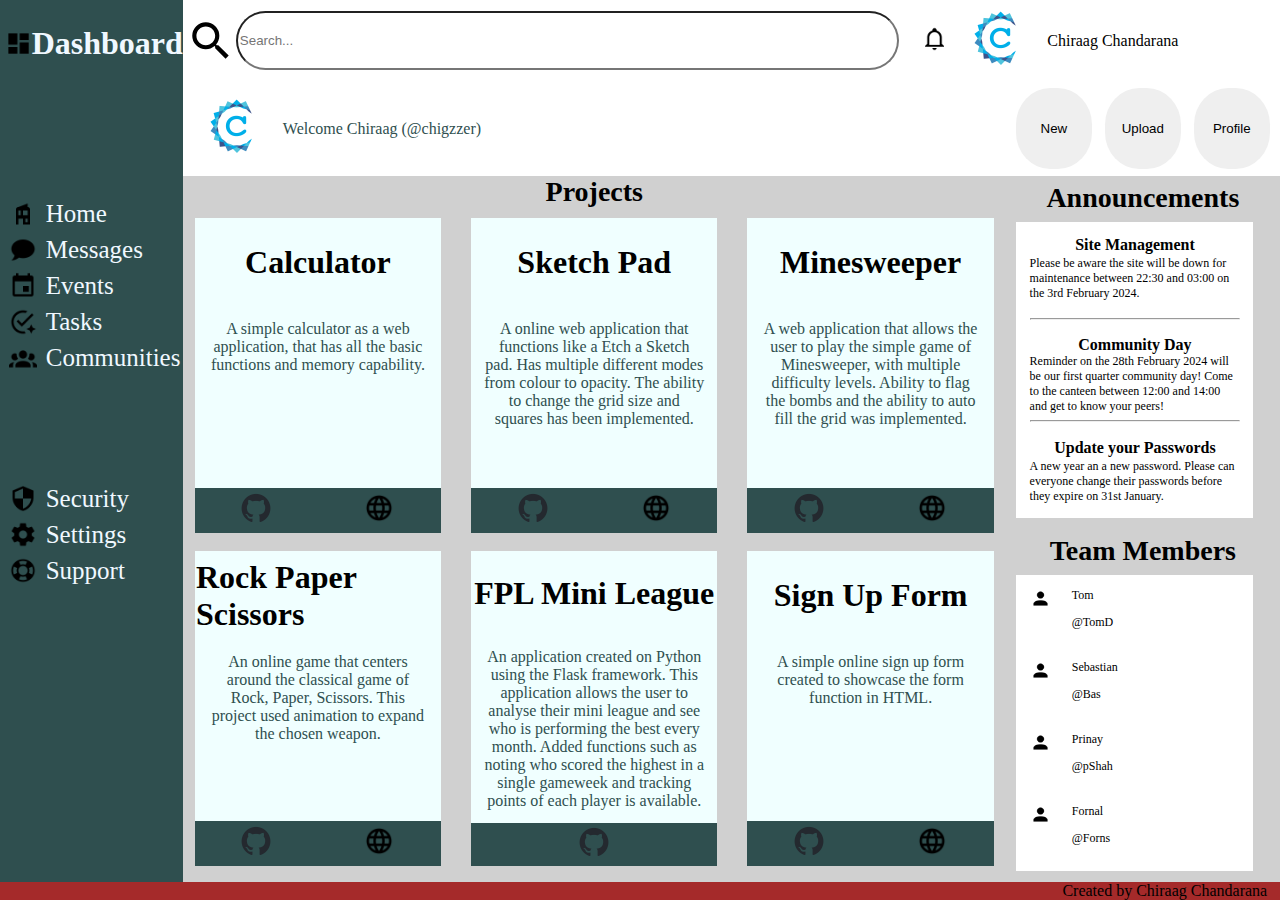
==== index.html @ 30e95126 "Updated layout for titles" ====
<!DOCTYPE html>
<html lang="en">
<head>
    <meta charset="UTF-8">
    <meta name="viewport" content="width=device-width, initial-scale=1.0">
    <title>Dashboard</title>
</head>
<body>
    <link href="style.css" rel="stylesheet">
    <div id="app">
        <div id="header"> 
            <div id="top-header">
                <div id="search-bar">
                    <div id="logo"><img src="images/magnify.svg" alt="search" width="50px"></div>
                    <input type="text" placeholder="Search...">
                </div>
                <div id="profile-section">
                    <div id="noti-bell"><img src="images/bell-outline.png" alt="notification bell"></div>
                    <div id="profile-logo-top"><img src="images/letter_c.png" alt="logo"></div>
                    <div id="profile-name">Chiraag Chandarana</div>
                </div>
            </div>
            <div id="bottom-header">
                <div id="logo">
                    <div id="profile-logo-bottom"><img src="images/letter_c.png" alt="logo"></div>
                    <div>Welcome Chiraag (@chigzzer)</div>
                </div>

                <div id="header-buttons">
                    <button class="project-button">New</button>
                    <button class="project-button">Upload</button>
                    <button class="project-button">Profile</button>
                </div>
            </div>
        </div>
        <div id="sidebar">
            <div id="title"><img class="sidebar-img" src="images/view-dashboard.png" alt="Dashboard logo">Dashboard</div>
            <div id="main-tabs">
                <div class="tab" id="home"><img class="sidebar-img" src="images/home-modern.png" alt="Home">Home</div>
                <div class="tab" id="messages"><img class="sidebar-img" src="images/chat.png" alt="Chat">Messages</div>
                <div class="tab" id="events"><img class="sidebar-img" src="images/calendar.png" alt="Calendar">Events</div>
                <div class="tab" id="Tasks"><img class="sidebar-img" src="images/checkbox-marked-circle-auto-outline.png" alt="Tasks">Tasks</div>
                <div class="tab" id="communities"><img class="sidebar-img" src="images/account-group.png" alt="Community">Communities</div>
            </div>
            <div id="setting-tabs">
                <div class="tab" id="settings"><img class="sidebar-img" src="images/security.png" alt="Security">Security</div>
                <div class="tab" id="settings"><img class="sidebar-img" src="images/cog.png" alt="Settings">Settings</div>
                <div class="tab" id="support"><img class="sidebar-img" src="images/lifebuoy.png " alt="Help">Support</div>
            </div>
        </div>
        <div id="main">
            <div id="projects-area">
                <div class="title">Projects</div>
                <div id="projects">
                    <div class="project">
                        <div class="proj-title">Calculator</div>
                        <div class="proj-desc">
                        <p> A simple calculator as a web application, that has all the basic 
                            functions and memory capability. </p>
                        </div>
                        <div class="proj-links">
                            <div><a href="https://github.com/Chigzzer/calculator" target="_blank"><img src="images/github-mark.png" alt="github project link"></a></div>
                            <div><a href="https://chigzzer.github.io/calculator" target="_blank"><img src="images/web.png" alt="Link to website"></a></div>
                        </div>
                    </div>
                    <div class="project">
                        <div class="proj-title">Sketch Pad</div>
                        <div class="proj-desc">
                            A online web application that functions like a Etch a Sketch pad.
                            Has multiple different modes from colour to opacity. The ability
                            to change the grid size and squares has been implemented. 
                        </div>
                        <div class="proj-links">
                            <div><a href="https://github.com/Chigzzer/Sketch" target="_blank"><img src="images/github-mark.png" alt="github project link"></a></div>
                            <div><a href="https://chigzzer.github.io/Sketch" target="_blank"><img src="images/web.png" alt="Link to website"></a></div>
                        </div>
                    </div>
                    <div class="project">
                        <div class="proj-title">Minesweeper</div>
                        <div class="proj-desc">
                            A web application that allows the user to play the simple game of 
                            Minesweeper, with multiple difficulty levels. Ability to flag the bombs
                            and the ability to auto fill the grid was implemented.  
                        </div>
                        <div class="proj-links">
                            <div><a href="https://github.com/Chigzzer/Minesweeper" target="_blank"><img src="images/github-mark.png" alt="github project link"></a></div>
                            <div><a href="https://chigzzer.github.io/Minesweeper" target="_blank"><img src="images/web.png" alt="Link to website"></a></div>
                        </div>
                    </div>
                    <div class="project">
                        <div class="proj-title">Rock Paper Scissors</div>
                        <div class="proj-desc">
                            An online game that centers around the classical game of Rock, Paper, Scissors. 
                            This project used animation to expand the chosen weapon.
                        </div>
                        <div class="proj-links">
                            <div><a href="https://github.com/Chigzzer/Rock-Paper-Scissors" target="_blank"><img src="images/github-mark.png" alt="github project link"></a></div>
                            <div><a href="https://chigzzer.github.io/Rock-Paper-Scissors" target="_blank"><img src="images/web.png" alt="Link to website"></a></div>
                        </div>
                    </div>
                    <div class="project">
                        <div class="proj-title">FPL Mini League</div>
                        <div class="proj-desc">
                            An application created on Python using the Flask framework. This application allows
                            the user to analyse their mini league and see who is performing the best every month.
                            Added functions such as noting who scored the highest in a single gameweek and tracking points
                            of each player is available.  
                        </div>
                        <div class="proj-links">
                            <div><a href="https://github.com/Chigzzer/FPL-mini-league" target="_blank"><img src="images/github-mark.png" alt="github project link"/></a></div>
                        </div>
                    </div>
                    <div class="project">
                        <div class="proj-title">Sign Up Form</div>
                        <div class="proj-desc">
                            <p>A simple online sign up form created to showcase the form function in HTML. </p>
                        </div>
                        <div class="proj-links">
                            <div><a href="https://github.com/Chigzzer/Sign-Up-Form" target="_blank"><img src="images/github-mark.png" alt="github project link"></a></div>
                            <div><a href="https://chigzzer.github.io/Sign-Up-Form" target="_blank"><img src="images/web.png" alt="Link to website"></a></div>
                        </div>
                    </div>
                </div>
            </div>
            <div id="info">
                <div class="out-card" id="announcements">
                    <div class="title">Announcements</div>
                    <div class="inner-card">
                        <div class="announcement" id="announcement1">
                            <div class="ann-title">Site Management</div>
                            <div class="ann-text">Please be aware the site will be down for maintenance between 22:30 and 03:00 on the 3rd February 2024.</div>
                        </div>
                        <hr>
                        <div id="announcement2" class="announcement">
                            <div class="ann-title">Community Day</div>
                            <div class="ann-text">Reminder on the 28th February 2024 will be our first quarter community day! Come to the canteen between 12:00 and 14:00 and get to know your peers!</div>
                        </div>
                        <hr>
                        <div id="announcement3" class="announcement">
                            <div class="ann-title">Update your Passwords</div>
                            <div class="ann-text">A new year an a new password. Please can everyone change their passwords before they expire on 31st January. </div>
                        </div>
                    </div>
                </div>
                <div class="out-card" id="team">
                    <div class="title">Team Members</div>
                    <div class="inner-card">
                        <div class="users">
                            <div class="user-logo"><img src="images/account.png" alt="User logo"></div>
                            <div class="username">
                                <div class="user">Tom</div>
                                <div class="user-id">@TomD</div>
                            </div>
                        </div>
                        <div class="users">
                            <div class="user-logo"><img src="images/account.png" alt="User logo"></div>
                            <div class="username">
                                <div class="user">Sebastian</div>
                                <div class="user-id">@Bas</div>
                            </div>
                        </div>
                        <div class="users">
                            <div class="user-logo"><img src="images/account.png" alt="User logo"></div>
                            <div class="username">
                                <div class="user">Prinay</div>
                                <div class="user-id">@pShah</div>
                            </div>
                        </div>
                        <div class="users">
                            <div class="user-logo"><img src="images/account.png" alt="User logo"></div>
                            <div class="username">
                                <div class="user">Fornal</div>
                                <div class="user-id">@Forns</div>
                            </div>
                        </div>
                    </div>
                </div>
            </div>

        </div>
        <div id="footer">Created by Chiraag Chandarana</div>
    </div>
    <script src="script.js"></script>
</body>
</html>
---- style.css ----
*{
    padding: 0;
    margin: 0;
    --main-bg-colour: rgba(100,100,100, 0.3);
}

#app{
    display: grid;
    grid-template-columns: 1fr 6fr;
    grid-template-rows: 1fr 4fr auto;
    grid-template-areas: 
    "sidebar header"
    "sidebar main"
    "footer footer";
    width: 100vw;
    height: 100vh;
    border: 0px solid rgba(126, 125, 125, 0.397);
}

#sidebar{
    grid-area: sidebar;
    background-color: darkslategray;
    display: grid;
    grid-template-columns: 1fr;
    grid-template-rows: 0.88fr 4fr 4fr;
    grid-template-areas: 
    "logo"
    "main-tabs"
    "setting-tabs";
    width: 100%;
    justify-content: center;
    color: aliceblue;
}


#title{
    grid-area: logo;
    font-size: 2em;
    padding-left: 5px;
    font-weight: 800;
    align-items: center;
    display: flex;
}

#main-tabs{
    grid-area: main-tabs;
    display: flex;
    flex-direction: column;
    justify-content: center;
    align-items: flex-start ;
    padding-left: 5%;
    gap: 2%;
    width: 100%;
}

#setting-tabs{
    grid-area: setting-tabs;
    display: flex;
    flex-direction: column;
    justify-content: flex-start;
    align-items: flex-start;
    padding-left: 5%;
    padding-top: 0%;
    gap: 2%;
    width: 100%;
}

.tab{
    font-size: 25px;
    display: flex;
    align-items: center;
    justify-content:flex-start;
    border: 0px solid yellow;
    width: 100%;
    margin-left: 0%;
    gap: 5%;
}

.sidebar-img{
    width: 15%;
}

#header{
    grid-area: header;
    background-color: white;
    display: grid;
    grid-template-rows: 0.5fr 1fr;
    grid-template-columns: 1fr;
    grid-template-areas: 
    "top-half"
    "bottom-half";
}

#top-header{
    grid-area: top-half;
    display: grid;
    grid-template-columns: 2fr 1fr;
    padding: 1px;
    gap: 25px;  
    align-items: center;
}

#search-bar{
    border: 0px solid red;
    width: 100%;
    display: flex;
    margin: 2px;
    height: 75%;
}

#top-header input{
    border-radius: 30px;
    padding: 2px;
    width: 100%;
}

#profile-section{
    display: flex;
    align-items: center;
}

#profile-section img{
    width: 25px;
}

#profile-logo-top img{
    width: 100px;
}

#bottom-header{
    grid-area: bottom-half;
    border: 0px solid red;
    color: darkslategray;
    display: grid;
    align-items: center;
    grid-template-columns: 3fr 1fr;
    width: 100%;
}

#bottom-header  img{
    width:100px ;
}

#logo{
    display: flex;
    align-items: center;
}

#header-buttons{
    display: flex;
    gap: 5%;
    align-items: center;
    padding: 10px;
    height: 100%;
    border: 0px solid green;
}

.project-button{
    border-radius: 45%;
    border: 0px solid red;
    width: 30%;
    height: 85%;
    padding: 0px;
}

#main{
    grid-area: main;
    background-color: var(--main-bg-colour);
    display: grid;
    grid-template-columns: 3fr 1fr;
    border: 0px solid lime;
    padding: 0;
}

#projects-area{
    display: grid;
    grid-template-rows: auto 10fr;
}

#projects{
    display: flex;
    flex-wrap: wrap;
    justify-content: space-around;
    gap: 1%;
    row-gap: 3%;
    padding: 1px;
    align-items: center;
    height: 90%;
}

.project{
    width: 30%;
    height: 35vh;
    display: grid;
    grid-template-rows: 2fr 4fr 1fr;    
    background-color: azure;
}

.proj-title{
    display: flex;
    justify-content: center;
    align-items: center;
    padding: 0.5%;
    font-size: 2em;
    font-weight: 700;
}

.proj-desc{
    padding: 5%;    
    color: darkslategray;
    font-size: 1em;
    text-align: center;
    border: 0px solid red;
}

.proj-links{
    background-color: darkslategray;
    display: flex;
    justify-content: space-around;
    align-items: center;
}

.proj-links img{
    width: 30px;
}

#info{
    display: grid;
    grid-template-rows: 1fr 1fr;
}

.title{
    font-weight: 800;
    font-size: 28px;
    text-align: center;
    margin-bottom: 1%;
}

.out-card{
    display: flex;
    flex-direction: column;
    padding: 2%;
}

.inner-card{
    width: 80%;
    display: flex;
    flex-direction: column;
    justify-content: space-between;
    height: 100%;
    width: 80%;
    font-size: 12px;
    border: 0px solid red;
    padding: 5% 5%;
    margin: 2%;
    background-color: white;
}

.announcement{
    display: flex;
    flex-direction: column;
    justify-content: space-evenly;
    border: 0pc solid red;
    height: 25%;
}

.ann-title{
    font-weight: 800;
    font-size: 16px;
    text-align: center;
}

.users{
    display: grid;
    grid-template-columns: 1fr 4fr;
    height: 20%;
}

.user-logo{
    border: 0px solid red;
}

.user-logo img{
    width: 50%;
    border: 0px solid blue;
}

.username{
    display: grid;
    grid-template-rows: 1fr 1fr ;
}

#footer{
    grid-area: footer;
    background-color: brown;
    display: flex;
    justify-content: flex-end;
    padding-right: 1%;
}
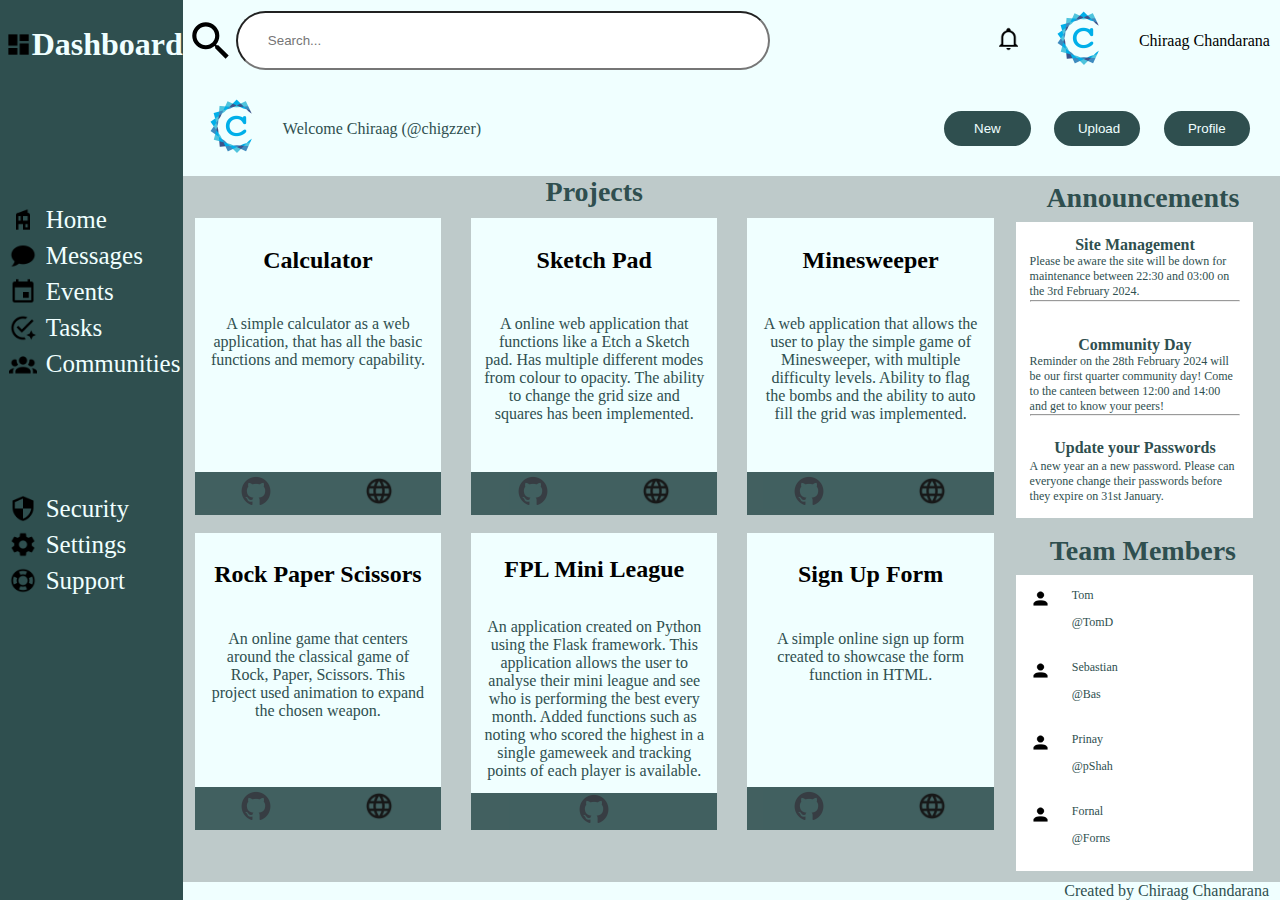
==== commit 132b66c5: "ADded transformations" ====
--- a/index.html
+++ b/index.html
@@ -126,16 +126,16 @@
                 <div class="out-card" id="announcements">
                     <div class="title">Announcements</div>
                     <div class="inner-card">
-                        <div class="announcement" id="announcement1">
+                        <div id="announcement1" class="announcement">
                             <div class="ann-title">Site Management</div>
                             <div class="ann-text">Please be aware the site will be down for maintenance between 22:30 and 03:00 on the 3rd February 2024.</div>
+                            <hr>
                         </div>
-                        <hr>
                         <div id="announcement2" class="announcement">
                             <div class="ann-title">Community Day</div>
                             <div class="ann-text">Reminder on the 28th February 2024 will be our first quarter community day! Come to the canteen between 12:00 and 14:00 and get to know your peers!</div>
+                            <hr>
                         </div>
-                        <hr>
                         <div id="announcement3" class="announcement">
                             <div class="ann-title">Update your Passwords</div>
                             <div class="ann-text">A new year an a new password. Please can everyone change their passwords before they expire on 31st January. </div>
--- a/style.css
+++ b/style.css
@@ -1,7 +1,13 @@
 *{
     padding: 0;
     margin: 0;
-    --main-bg-colour: rgba(100,100,100, 0.3);
+    --main-bg-colour: rgba(40,79,79, 0.3);
+    --second-bg-colour: azure;
+    --third-colour: darkslategrey;
+}
+
+a:hover img{
+    transform: scale(1.5);
 }
 
 #app{
@@ -11,7 +17,7 @@
     grid-template-areas: 
     "sidebar header"
     "sidebar main"
-    "footer footer";
+    "sidebar footer";
     width: 100vw;
     height: 100vh;
     border: 0px solid rgba(126, 125, 125, 0.397);
@@ -19,7 +25,7 @@
 
 #sidebar{
     grid-area: sidebar;
-    background-color: darkslategray;
+    background-color: var(--third-colour);
     display: grid;
     grid-template-columns: 1fr;
     grid-template-rows: 0.88fr 4fr 4fr;
@@ -29,7 +35,7 @@
     "setting-tabs";
     width: 100%;
     justify-content: center;
-    color: aliceblue;
+    color: var(--second-bg-colour);
 }
 
 
@@ -82,7 +88,7 @@
 
 #header{
     grid-area: header;
-    background-color: white;
+    background-color: var(--second-bg-colour);
     display: grid;
     grid-template-rows: 0.5fr 1fr;
     grid-template-columns: 1fr;
@@ -96,7 +102,7 @@
     display: grid;
     grid-template-columns: 2fr 1fr;
     padding: 1px;
-    gap: 25px;  
+    gap: 20%;  
     align-items: center;
 }
 
@@ -110,13 +116,14 @@
 
 #top-header input{
     border-radius: 30px;
-    padding: 2px;
+    padding: 5px 30px;
     width: 100%;
 }
 
 #profile-section{
     display: flex;
     align-items: center;
+    justify-content: space-evenly;
 }
 
 #profile-section img{
@@ -130,10 +137,10 @@
 #bottom-header{
     grid-area: bottom-half;
     border: 0px solid red;
-    color: darkslategray;
-    display: grid;
-    align-items: center;
-    grid-template-columns: 3fr 1fr;
+    color: var(--third-colour);
+    display: grid;
+    align-items: center;
+    grid-template-columns: 2fr 1fr;
     width: 100%;
 }
 
@@ -148,19 +155,27 @@
 
 #header-buttons{
     display: flex;
-    gap: 5%;
-    align-items: center;
+    gap: 1%;
+    align-items: center;
+    justify-content: space-evenly;
     padding: 10px;
     height: 100%;
     border: 0px solid green;
 }
 
 .project-button{
-    border-radius: 45%;
-    border: 0px solid red;
-    width: 30%;
-    height: 85%;
-    padding: 0px;
+    border-radius: 25px;
+    border: 0px solid red;
+    background-color: var(--third-colour);
+    color: var(--second-bg-colour);
+    width: 25%;
+    padding: 10px 24px;
+}
+
+.project-button:hover{
+    background-color: var(--second-bg-colour);
+    border: 2px solid var(--third-colour);
+    color: var(--third-colour);
 }
 
 #main{
@@ -188,33 +203,45 @@
     height: 90%;
 }
 
+.project:hover{
+    border: 0px solid var(--third-colour);
+}
+
+.project:hover .proj-title{
+    color: var(--third-colour);
+    font-weight: 900;
+    transform: scale(1.5);
+}
+
 .project{
     width: 30%;
-    height: 35vh;
+    height: 33vh;
     display: grid;
     grid-template-rows: 2fr 4fr 1fr;    
-    background-color: azure;
+    background-color: var(--second-bg-colour);
 }
 
 .proj-title{
     display: flex;
     justify-content: center;
     align-items: center;
+    flex-wrap: wrap;
     padding: 0.5%;
-    font-size: 2em;
+    font-size: 1.5em;
     font-weight: 700;
 }
 
 .proj-desc{
     padding: 5%;    
-    color: darkslategray;
+    color: var(--third-colour);
     font-size: 1em;
     text-align: center;
     border: 0px solid red;
 }
 
 .proj-links{
-    background-color: darkslategray;
+    background-color: var(--third-colour);
+    opacity: 90%;
     display: flex;
     justify-content: space-around;
     align-items: center;
@@ -227,9 +254,11 @@
 #info{
     display: grid;
     grid-template-rows: 1fr 1fr;
+    color: var(--third-colour);
 }
 
 .title{
+    color: var(--third-colour);
     font-weight: 800;
     font-size: 28px;
     text-align: center;
@@ -262,6 +291,7 @@
     justify-content: space-evenly;
     border: 0pc solid red;
     height: 25%;
+    
 }
 
 .ann-title{
@@ -292,8 +322,9 @@
 
 #footer{
     grid-area: footer;
-    background-color: brown;
+    background-color: var(--second-bg-colour);
     display: flex;
     justify-content: flex-end;
     padding-right: 1%;
+    color: var(--third-colour);
 }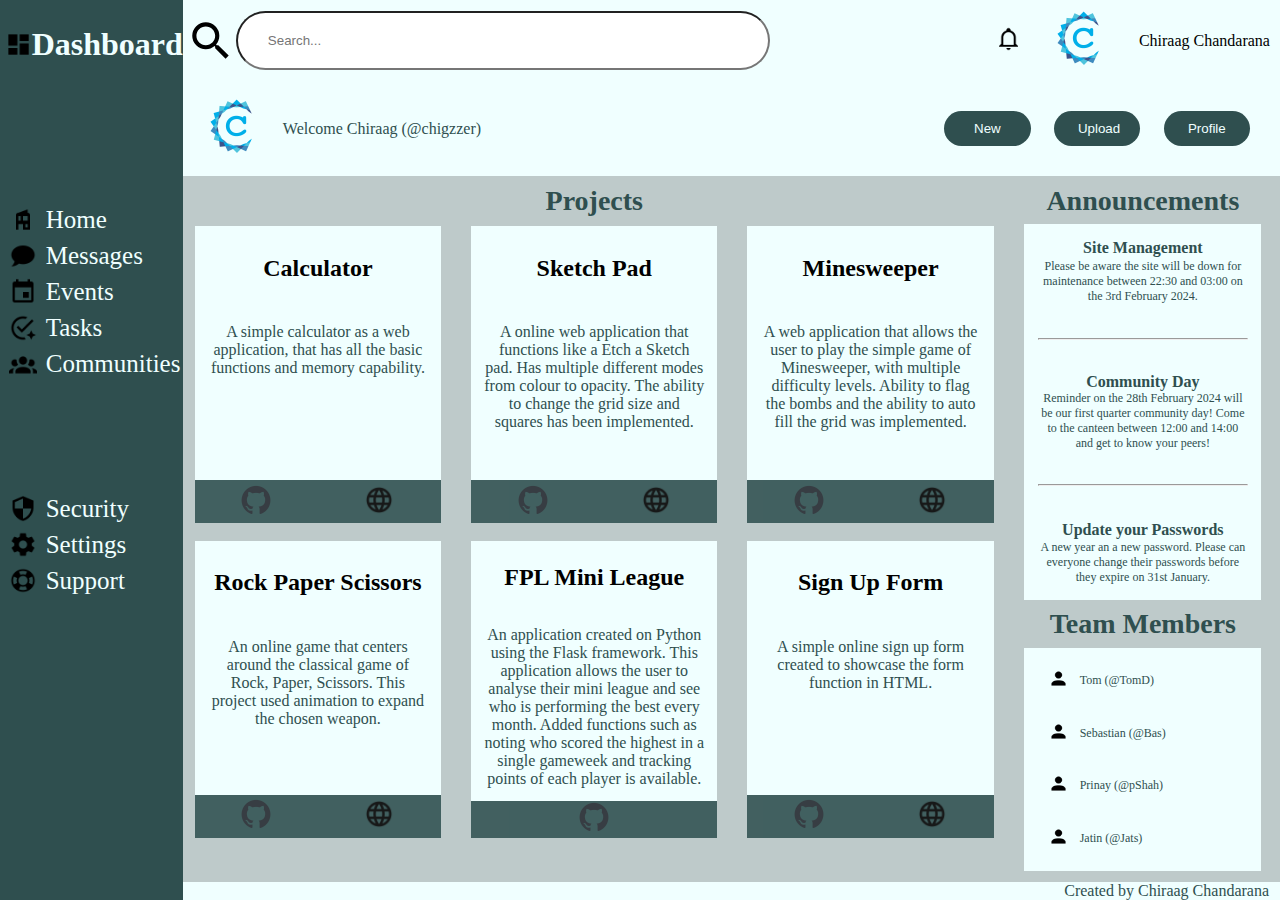
==== commit a6b6ae02: "Updated info seciton" ====
--- a/index.html
+++ b/index.html
@@ -129,13 +129,13 @@
                         <div id="announcement1" class="announcement">
                             <div class="ann-title">Site Management</div>
                             <div class="ann-text">Please be aware the site will be down for maintenance between 22:30 and 03:00 on the 3rd February 2024.</div>
-                            <hr>
                         </div>
+                        <div class="announcement"><hr></div>
                         <div id="announcement2" class="announcement">
                             <div class="ann-title">Community Day</div>
                             <div class="ann-text">Reminder on the 28th February 2024 will be our first quarter community day! Come to the canteen between 12:00 and 14:00 and get to know your peers!</div>
-                            <hr>
                         </div>
+                        <div class="announcement"><hr></div>
                         <div id="announcement3" class="announcement">
                             <div class="ann-title">Update your Passwords</div>
                             <div class="ann-text">A new year an a new password. Please can everyone change their passwords before they expire on 31st January. </div>
@@ -147,31 +147,19 @@
                     <div class="inner-card">
                         <div class="users">
                             <div class="user-logo"><img src="images/account.png" alt="User logo"></div>
-                            <div class="username">
-                                <div class="user">Tom</div>
-                                <div class="user-id">@TomD</div>
-                            </div>
+                            <div class="user">Tom (@TomD)</div>
                         </div>
                         <div class="users">
                             <div class="user-logo"><img src="images/account.png" alt="User logo"></div>
-                            <div class="username">
-                                <div class="user">Sebastian</div>
-                                <div class="user-id">@Bas</div>
-                            </div>
+                            <div class="user">Sebastian (@Bas)</div>
                         </div>
                         <div class="users">
                             <div class="user-logo"><img src="images/account.png" alt="User logo"></div>
-                            <div class="username">
-                                <div class="user">Prinay</div>
-                                <div class="user-id">@pShah</div>
-                            </div>
+                            <div class="user">Prinay (@pShah)</div>
                         </div>
                         <div class="users">
                             <div class="user-logo"><img src="images/account.png" alt="User logo"></div>
-                            <div class="username">
-                                <div class="user">Fornal</div>
-                                <div class="user-id">@Forns</div>
-                            </div>
+                            <div class="user">Jatin (@Jats)</div>
                         </div>
                     </div>
                 </div>
--- a/style.css
+++ b/style.css
@@ -7,7 +7,7 @@
 }
 
 a:hover img{
-    transform: scale(1.5);
+    transform: scale(1.1);
 }
 
 #app{
@@ -210,7 +210,7 @@
 .project:hover .proj-title{
     color: var(--third-colour);
     font-weight: 900;
-    transform: scale(1.5);
+    transform: scale(1.2);
 }
 
 .project{
@@ -253,22 +253,32 @@
 
 #info{
     display: grid;
-    grid-template-rows: 1fr 1fr;
-    color: var(--third-colour);
+    grid-template-rows: 1.5fr 1fr;
+    color: var(--third-colour);
+    text-align: center;
 }
 
 .title{
     color: var(--third-colour);
-    font-weight: 800;
+    font-weight: 600;
     font-size: 28px;
     text-align: center;
     margin-bottom: 1%;
+    margin-top: 1%;
+}
+
+#announcements{
+    height: 100%;
+    border: 0px solid yellow
 }
 
 .out-card{
     display: flex;
     flex-direction: column;
     padding: 2%;
+    align-items: center;
+    border: 0px solid green;
+    justify-content: flex-start;
 }
 
 .inner-card{
@@ -282,14 +292,15 @@
     border: 0px solid red;
     padding: 5% 5%;
     margin: 2%;
-    background-color: white;
+    background-color: var(--second-bg-colour);
+    text-align: center;
 }
 
 .announcement{
     display: flex;
     flex-direction: column;
     justify-content: space-evenly;
-    border: 0pc solid red;
+    border: 0px solid red;
     height: 25%;
     
 }
@@ -304,6 +315,8 @@
     display: grid;
     grid-template-columns: 1fr 4fr;
     height: 20%;
+    border: 0px solid red;
+    align-items: center ;
 }
 
 .user-logo{
@@ -315,9 +328,8 @@
     border: 0px solid blue;
 }
 
-.username{
-    display: grid;
-    grid-template-rows: 1fr 1fr ;
+.user{
+    justify-self: flex-start;
 }
 
 #footer{
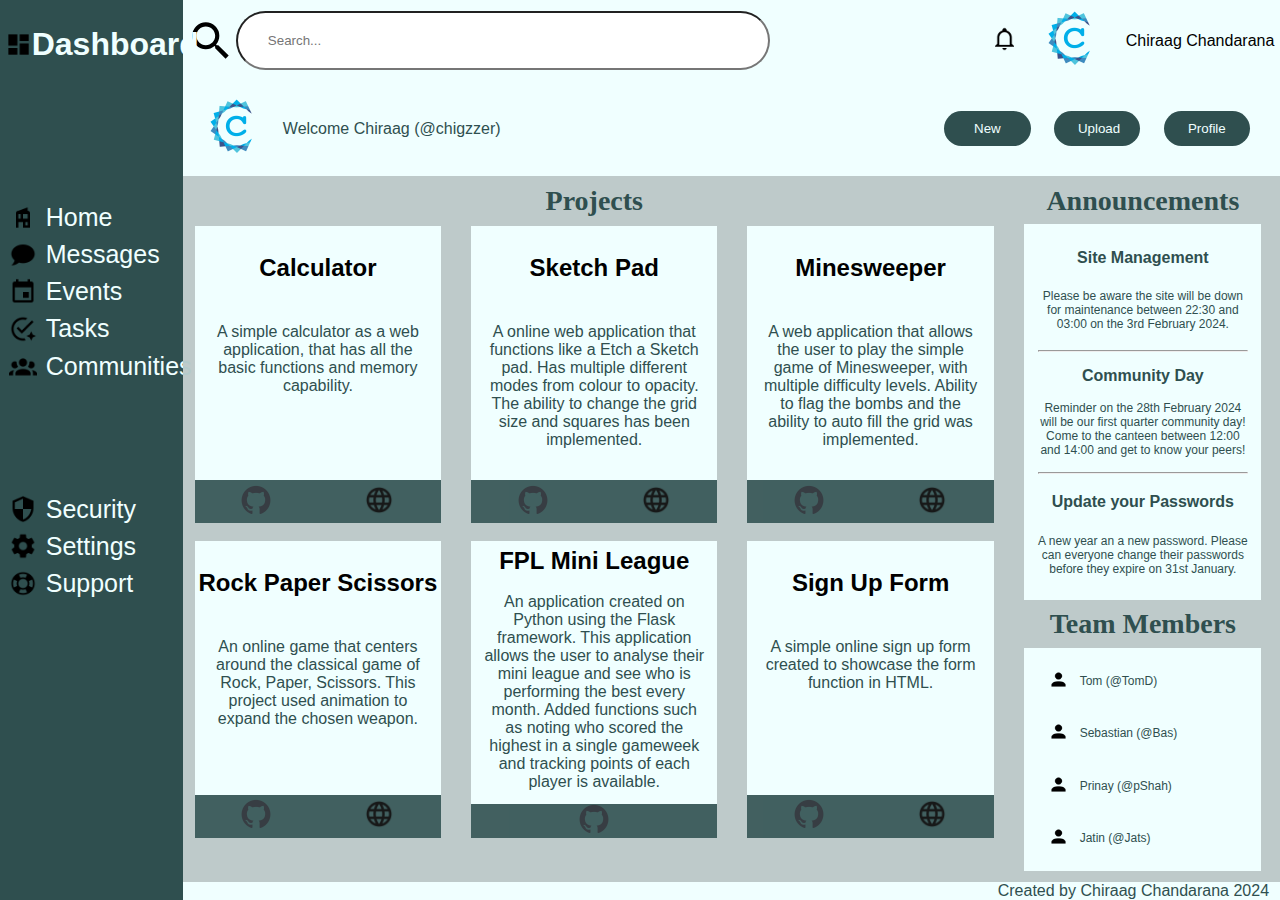
==== commit 1c036fa8: "Updated font and layout of info" ====
--- a/index.html
+++ b/index.html
@@ -130,12 +130,12 @@
                             <div class="ann-title">Site Management</div>
                             <div class="ann-text">Please be aware the site will be down for maintenance between 22:30 and 03:00 on the 3rd February 2024.</div>
                         </div>
-                        <div class="announcement"><hr></div>
+                        <div class="announcement-line"><hr></div>
                         <div id="announcement2" class="announcement">
                             <div class="ann-title">Community Day</div>
                             <div class="ann-text">Reminder on the 28th February 2024 will be our first quarter community day! Come to the canteen between 12:00 and 14:00 and get to know your peers!</div>
                         </div>
-                        <div class="announcement"><hr></div>
+                        <div class="announcement-line"><hr></div>
                         <div id="announcement3" class="announcement">
                             <div class="ann-title">Update your Passwords</div>
                             <div class="ann-text">A new year an a new password. Please can everyone change their passwords before they expire on 31st January. </div>
@@ -166,7 +166,7 @@
             </div>
 
         </div>
-        <div id="footer">Created by Chiraag Chandarana</div>
+        <div id="footer">Created by Chiraag Chandarana 2024</div>
     </div>
     <script src="script.js"></script>
 </body>
--- a/style.css
+++ b/style.css
@@ -4,6 +4,10 @@
     --main-bg-colour: rgba(40,79,79, 0.3);
     --second-bg-colour: azure;
     --third-colour: darkslategrey;
+}
+
+body{
+    font-family:'Franklin Gothic Medium', 'Arial Narrow', Arial, sans-serif
 }
 
 a:hover img{
@@ -46,6 +50,7 @@
     font-weight: 800;
     align-items: center;
     display: flex;
+    
 }
 
 #main-tabs{
@@ -265,6 +270,7 @@
     text-align: center;
     margin-bottom: 1%;
     margin-top: 1%;
+    font-family: cursive;
 }
 
 #announcements{
@@ -299,9 +305,11 @@
 .announcement{
     display: flex;
     flex-direction: column;
-    justify-content: space-evenly;
-    border: 0px solid red;
-    height: 25%;
+    justify-content: space-around;
+    border: 0px solid red;
+    height: 30%;
+    
+
     
 }
 
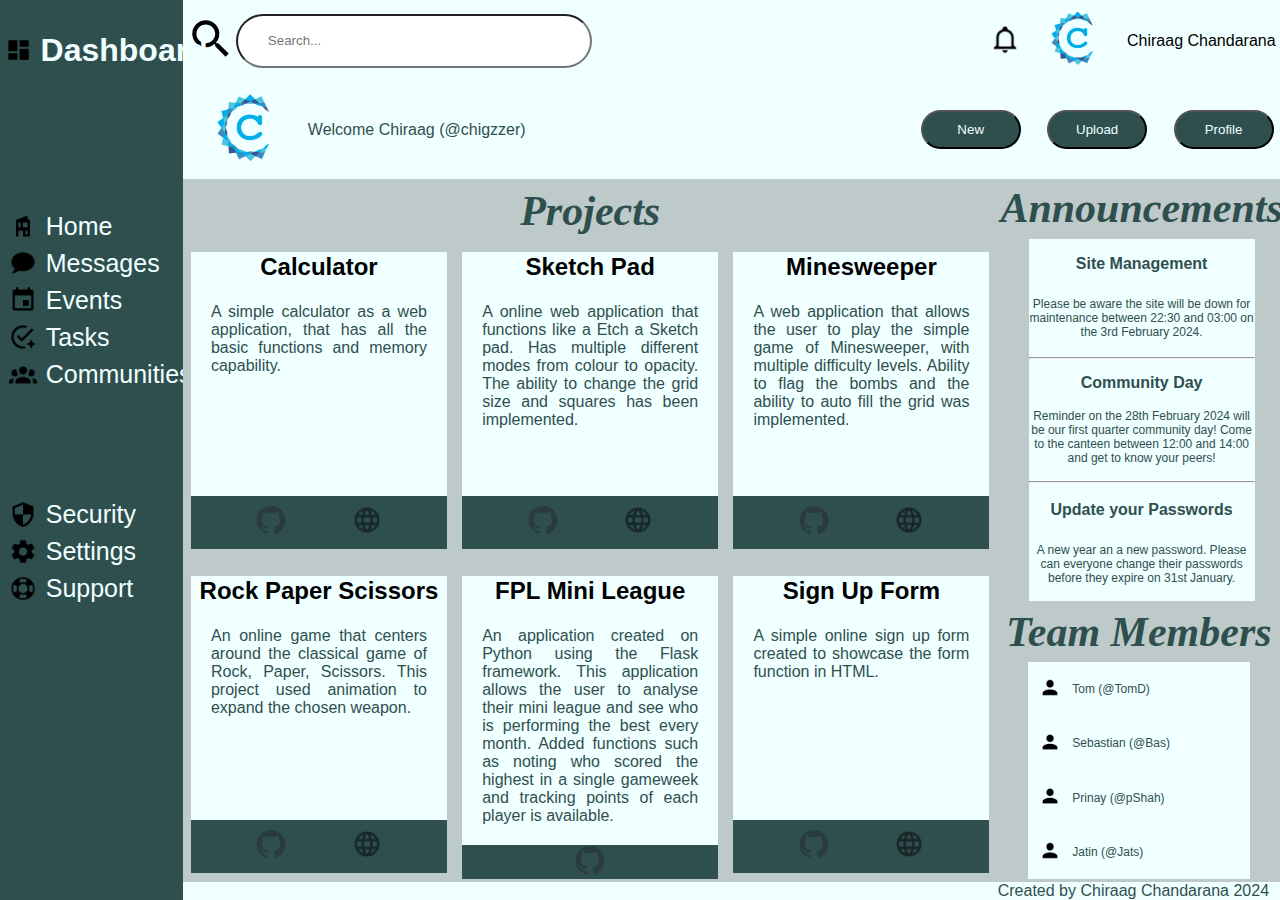
==== commit 5ac28c88: "Improved CSS" ====
--- a/index.html
+++ b/index.html
@@ -11,7 +11,7 @@
         <div id="header"> 
             <div id="top-header">
                 <div id="search-bar">
-                    <div id="logo"><img src="images/magnify.svg" alt="search" width="50px"></div>
+                    <div id="search-logo"><img src="images/magnify.svg" alt="search" width="50px"></div>
                     <input type="text" placeholder="Search...">
                 </div>
                 <div id="profile-section">
@@ -34,7 +34,7 @@
             </div>
         </div>
         <div id="sidebar">
-            <div id="title"><img class="sidebar-img" src="images/view-dashboard.png" alt="Dashboard logo">Dashboard</div>
+            <div id="dashboard-logo"><img class="sidebar-img" src="images/view-dashboard.png" alt="Dashboard logo">Dashboard</div>
             <div id="main-tabs">
                 <div class="tab" id="home"><img class="sidebar-img" src="images/home-modern.png" alt="Home">Home</div>
                 <div class="tab" id="messages"><img class="sidebar-img" src="images/chat.png" alt="Chat">Messages</div>
@@ -55,8 +55,8 @@
                     <div class="project">
                         <div class="proj-title">Calculator</div>
                         <div class="proj-desc">
-                        <p> A simple calculator as a web application, that has all the basic 
-                            functions and memory capability. </p>
+                             A simple calculator as a web application, that has all the basic 
+                            functions and memory capability.
                         </div>
                         <div class="proj-links">
                             <div><a href="https://github.com/Chigzzer/calculator" target="_blank"><img src="images/github-mark.png" alt="github project link"></a></div>
--- a/style.css
+++ b/style.css
@@ -8,10 +8,6 @@
 
 body{
     font-family:'Franklin Gothic Medium', 'Arial Narrow', Arial, sans-serif
-}
-
-a:hover img{
-    transform: scale(1.1);
 }
 
 #app{
@@ -24,7 +20,6 @@
     "sidebar footer";
     width: 100vw;
     height: 100vh;
-    border: 0px solid rgba(126, 125, 125, 0.397);
 }
 
 #sidebar{
@@ -32,7 +27,7 @@
     background-color: var(--third-colour);
     display: grid;
     grid-template-columns: 1fr;
-    grid-template-rows: 0.88fr 4fr 4fr;
+    grid-template-rows: 1fr 4fr 4fr;
     grid-template-areas: 
     "logo"
     "main-tabs"
@@ -42,15 +37,15 @@
     color: var(--second-bg-colour);
 }
 
-
-#title{
+#dashboard-logo{
     grid-area: logo;
     font-size: 2em;
     padding-left: 5px;
     font-weight: 800;
-    align-items: center;
-    display: flex;
-    
+    display: flex;
+    align-items: center;
+    justify-content: flex-start;
+    gap: min(20px,5%);
 }
 
 #main-tabs{
@@ -81,7 +76,6 @@
     display: flex;
     align-items: center;
     justify-content:flex-start;
-    border: 0px solid yellow;
     width: 100%;
     margin-left: 0%;
     gap: 5%;
@@ -112,17 +106,16 @@
 }
 
 #search-bar{
-    border: 0px solid red;
     width: 100%;
     display: flex;
     margin: 2px;
-    height: 75%;
+    height: auto;
 }
 
 #top-header input{
     border-radius: 30px;
     padding: 5px 30px;
-    width: 100%;
+    width: 50%;
 }
 
 #profile-section{
@@ -132,7 +125,7 @@
 }
 
 #profile-section img{
-    width: 25px;
+    width: 30px;
 }
 
 #profile-logo-top img{
@@ -141,7 +134,6 @@
 
 #bottom-header{
     grid-area: bottom-half;
-    border: 0px solid red;
     color: var(--third-colour);
     display: grid;
     align-items: center;
@@ -150,7 +142,7 @@
 }
 
 #bottom-header  img{
-    width:100px ;
+    width:125px;
 }
 
 #logo{
@@ -160,21 +152,18 @@
 
 #header-buttons{
     display: flex;
-    gap: 1%;
+    gap: 20px;
     align-items: center;
     justify-content: space-evenly;
-    padding: 10px;
     height: 100%;
-    border: 0px solid green;
 }
 
 .project-button{
     border-radius: 25px;
-    border: 0px solid red;
     background-color: var(--third-colour);
     color: var(--second-bg-colour);
-    width: 25%;
-    padding: 10px 24px;
+    width: 100px;
+    padding: 10px 25px;
 }
 
 .project-button:hover{
@@ -188,41 +177,50 @@
     background-color: var(--main-bg-colour);
     display: grid;
     grid-template-columns: 3fr 1fr;
-    border: 0px solid lime;
-    padding: 0;
+    overflow: auto;
+}
+
+.title{
+    color: var(--third-colour);
+    font-weight: 900;
+    font-size: 42px;
+    text-align: center;
+    margin-bottom: 1%;
+    margin-top: 1%;
+    font-family: cursive;
+    font-style: oblique ;
 }
 
 #projects-area{
     display: grid;
-    grid-template-rows: auto 10fr;
+    grid-template-rows: auto 1fr;
 }
 
 #projects{
     display: flex;
     flex-wrap: wrap;
     justify-content: space-around;
-    gap: 1%;
-    row-gap: 3%;
-    padding: 1px;
-    align-items: center;
-    height: 90%;
+    row-gap: 10px;
+    padding: 0.5px;
+    align-items: center;
+    max-width: 100%;
 }
 
 .project:hover{
-    border: 0px solid var(--third-colour);
+    border: 2px solid var(--third-colour);
 }
 
 .project:hover .proj-title{
     color: var(--third-colour);
-    font-weight: 900;
+    font-weight: 2000;
     transform: scale(1.2);
 }
 
 .project{
-    width: 30%;
+    width: 20vw;
     height: 33vh;
     display: grid;
-    grid-template-rows: 2fr 4fr 1fr;    
+    grid-template-rows: auto 4fr 1fr;    
     background-color: var(--second-bg-colour);
 }
 
@@ -237,23 +235,27 @@
 }
 
 .proj-desc{
-    padding: 5%;    
+    padding: 20px;    
     color: var(--third-colour);
     font-size: 1em;
-    text-align: center;
-    border: 0px solid red;
+    text-align:justify;
 }
 
 .proj-links{
     background-color: var(--third-colour);
-    opacity: 90%;
-    display: flex;
-    justify-content: space-around;
+    display: flex;
+    justify-content: space-evenly;
     align-items: center;
 }
 
 .proj-links img{
     width: 30px;
+    opacity: 0.5;
+}
+
+.proj-links img:hover{
+    transform: scale(1.2);
+    opacity: 1;
 }
 
 #info{
@@ -261,56 +263,56 @@
     grid-template-rows: 1.5fr 1fr;
     color: var(--third-colour);
     text-align: center;
-}
-
-.title{
-    color: var(--third-colour);
-    font-weight: 600;
-    font-size: 28px;
-    text-align: center;
-    margin-bottom: 1%;
-    margin-top: 1%;
-    font-family: cursive;
+    gap: 5px;
 }
 
 #announcements{
     height: 100%;
-    border: 0px solid yellow
 }
 
 .out-card{
-    display: flex;
-    flex-direction: column;
-    padding: 2%;
-    align-items: center;
-    border: 0px solid green;
+    display: grid;
+    grid-template-rows: auto 1fr;
+    padding: 1%;
+    align-items: center;
     justify-content: flex-start;
+    gap: 1%;
 }
 
 .inner-card{
     width: 80%;
-    display: flex;
-    flex-direction: column;
-    justify-content: space-between;
-    height: 100%;
-    width: 80%;
-    font-size: 12px;
-    border: 0px solid red;
-    padding: 5% 5%;
-    margin: 2%;
-    background-color: var(--second-bg-colour);
-    text-align: center;
-}
-
-.announcement{
+    justify-self: center;
     display: flex;
     flex-direction: column;
     justify-content: space-around;
-    border: 0px solid red;
-    height: 30%;
-    
-
-    
+    align-items: center;
+    width: 80%;
+    height: 100%;
+    font-size: 12px;
+    background-color: var(--second-bg-colour);
+    text-align: center;
+}
+
+.announcement{
+    display: flex;
+    flex-direction: column;
+    justify-content: space-around;
+    height: 30%;  
+    overflow-wrap: normal;
+}
+
+.announcement-line{
+    width: 100%;
+}
+
+.announcement-line hr{
+    color: var(--third-colour);
+}
+
+.announcement:hover{
+    transform: scale(1.2);
+    background-color: var(--second-bg-colour);
+    border: 2px solid var(--third-colour);
 }
 
 .ann-title{
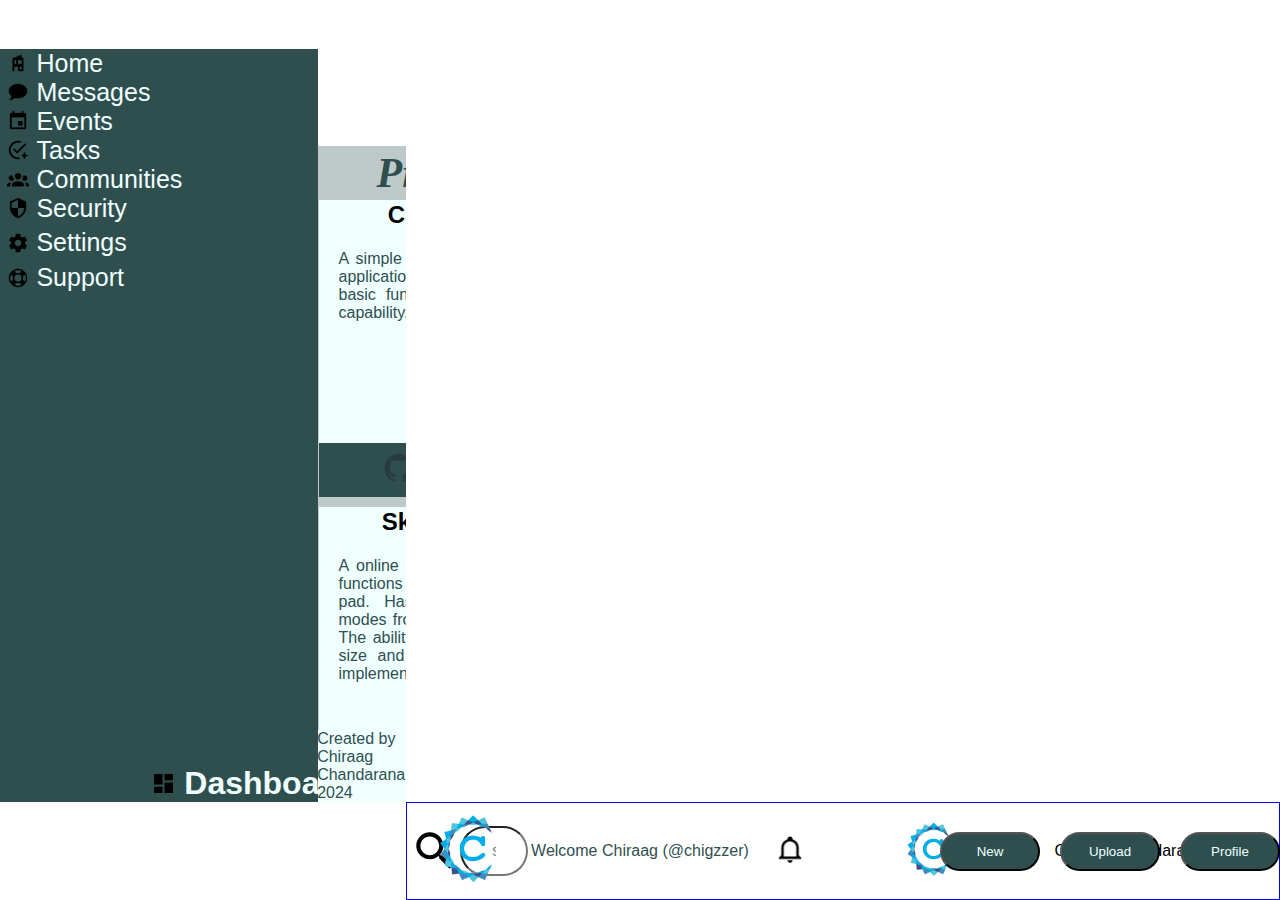
==== commit c3a6a6d9: "Merge branch 'Updated'" ====
--- a/index.html
+++ b/index.html
@@ -8,10 +8,10 @@
 <body>
     <link href="style.css" rel="stylesheet">
     <div id="app">
-        <div id="header"> 
+        
             <div id="top-header">
                 <div id="search-bar">
-                    <div id="search-logo"><img src="images/magnify.svg" alt="search" width="50px"></div>
+                    <div id="logo"><img src="images/magnify.svg" alt="search" width="50px"></div>
                     <input type="text" placeholder="Search...">
                 </div>
                 <div id="profile-section">
@@ -32,7 +32,7 @@
                     <button class="project-button">Profile</button>
                 </div>
             </div>
-        </div>
+        
         <div id="sidebar">
             <div id="dashboard-logo"><img class="sidebar-img" src="images/view-dashboard.png" alt="Dashboard logo">Dashboard</div>
             <div id="main-tabs">
--- a/style.css
+++ b/style.css
@@ -13,9 +13,10 @@
 #app{
     display: grid;
     grid-template-columns: 1fr 6fr;
-    grid-template-rows: 1fr 4fr auto;
+    grid-template-rows: 0.5fr 1fr 6fr auto;
     grid-template-areas: 
-    "sidebar header"
+    "top-header top-header"
+    "sidebar bottom-header"
     "sidebar main"
     "sidebar footer";
     width: 100vw;
@@ -29,7 +30,6 @@
     grid-template-columns: 1fr;
     grid-template-rows: 1fr 4fr 4fr;
     grid-template-areas: 
-    "logo"
     "main-tabs"
     "setting-tabs";
     width: 100%;
@@ -99,9 +99,19 @@
 #top-header{
     grid-area: top-half;
     display: grid;
-    grid-template-columns: 2fr 1fr;
+    grid-template-columns: 1fr 6fr;
     padding: 1px;
     gap: 20%;  
+    align-items: center;
+    border: 1px solid blue;
+}
+
+#th-rs{
+    display: grid;
+    grid-template-columns: 3fr 1fr;
+    background-color: brown;
+    gap: 25%;
+    padding: 1%;
     align-items: center;
 }
 
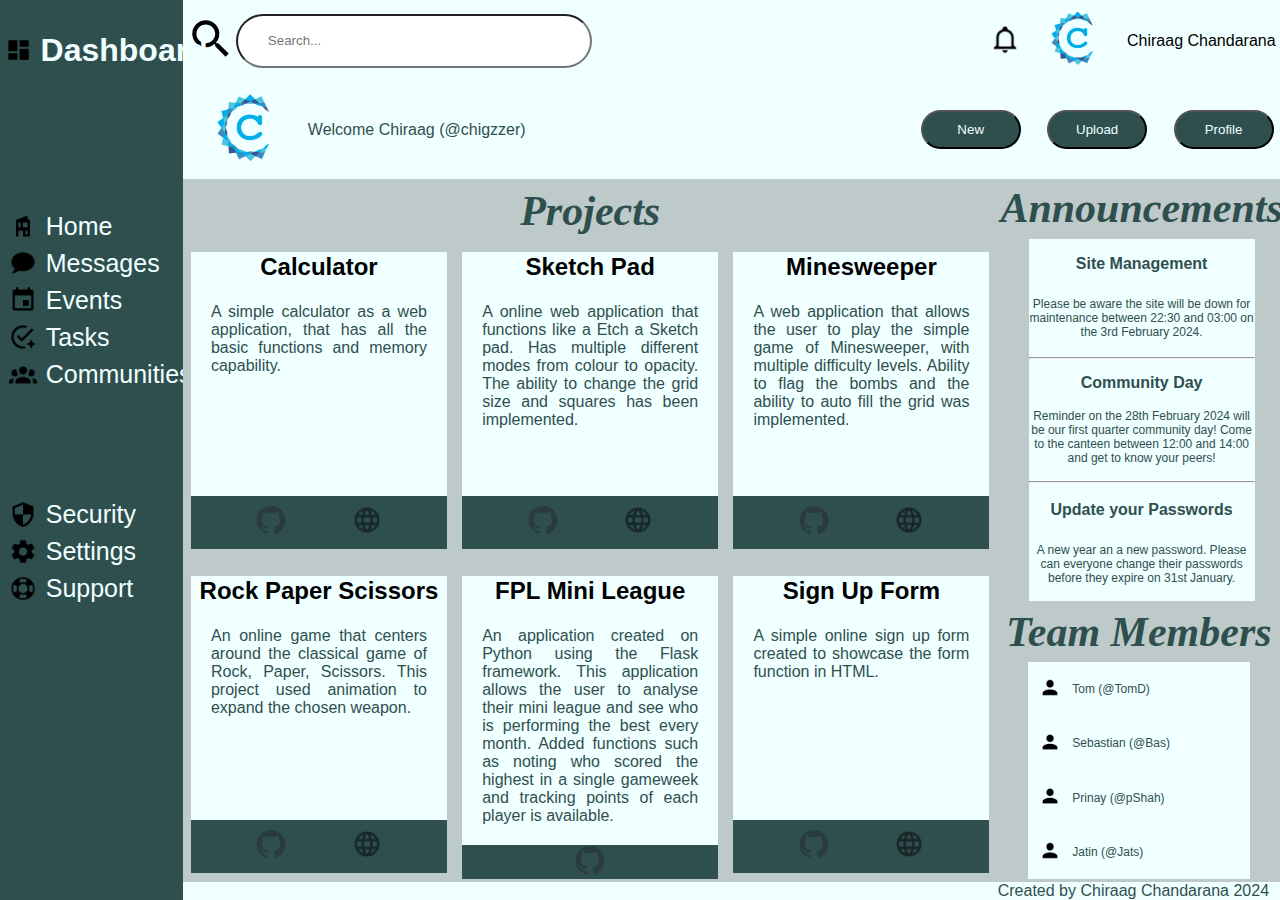
==== commit 8cf157f0: "Dashboard Made" ====
--- a/index.html
+++ b/index.html
@@ -8,10 +8,10 @@
 <body>
     <link href="style.css" rel="stylesheet">
     <div id="app">
-        
+        <div id="header"> 
             <div id="top-header">
                 <div id="search-bar">
-                    <div id="logo"><img src="images/magnify.svg" alt="search" width="50px"></div>
+                    <div id="search-logo"><img src="images/magnify.svg" alt="search" width="50px"></div>
                     <input type="text" placeholder="Search...">
                 </div>
                 <div id="profile-section">
@@ -32,7 +32,7 @@
                     <button class="project-button">Profile</button>
                 </div>
             </div>
-        
+        </div>
         <div id="sidebar">
             <div id="dashboard-logo"><img class="sidebar-img" src="images/view-dashboard.png" alt="Dashboard logo">Dashboard</div>
             <div id="main-tabs">
--- a/style.css
+++ b/style.css
@@ -13,10 +13,9 @@
 #app{
     display: grid;
     grid-template-columns: 1fr 6fr;
-    grid-template-rows: 0.5fr 1fr 6fr auto;
+    grid-template-rows: 1fr 4fr auto;
     grid-template-areas: 
-    "top-header top-header"
-    "sidebar bottom-header"
+    "sidebar header"
     "sidebar main"
     "sidebar footer";
     width: 100vw;
@@ -30,6 +29,7 @@
     grid-template-columns: 1fr;
     grid-template-rows: 1fr 4fr 4fr;
     grid-template-areas: 
+    "logo"
     "main-tabs"
     "setting-tabs";
     width: 100%;
@@ -99,19 +99,9 @@
 #top-header{
     grid-area: top-half;
     display: grid;
-    grid-template-columns: 1fr 6fr;
+    grid-template-columns: 2fr 1fr;
     padding: 1px;
     gap: 20%;  
-    align-items: center;
-    border: 1px solid blue;
-}
-
-#th-rs{
-    display: grid;
-    grid-template-columns: 3fr 1fr;
-    background-color: brown;
-    gap: 25%;
-    padding: 1%;
     align-items: center;
 }
 
